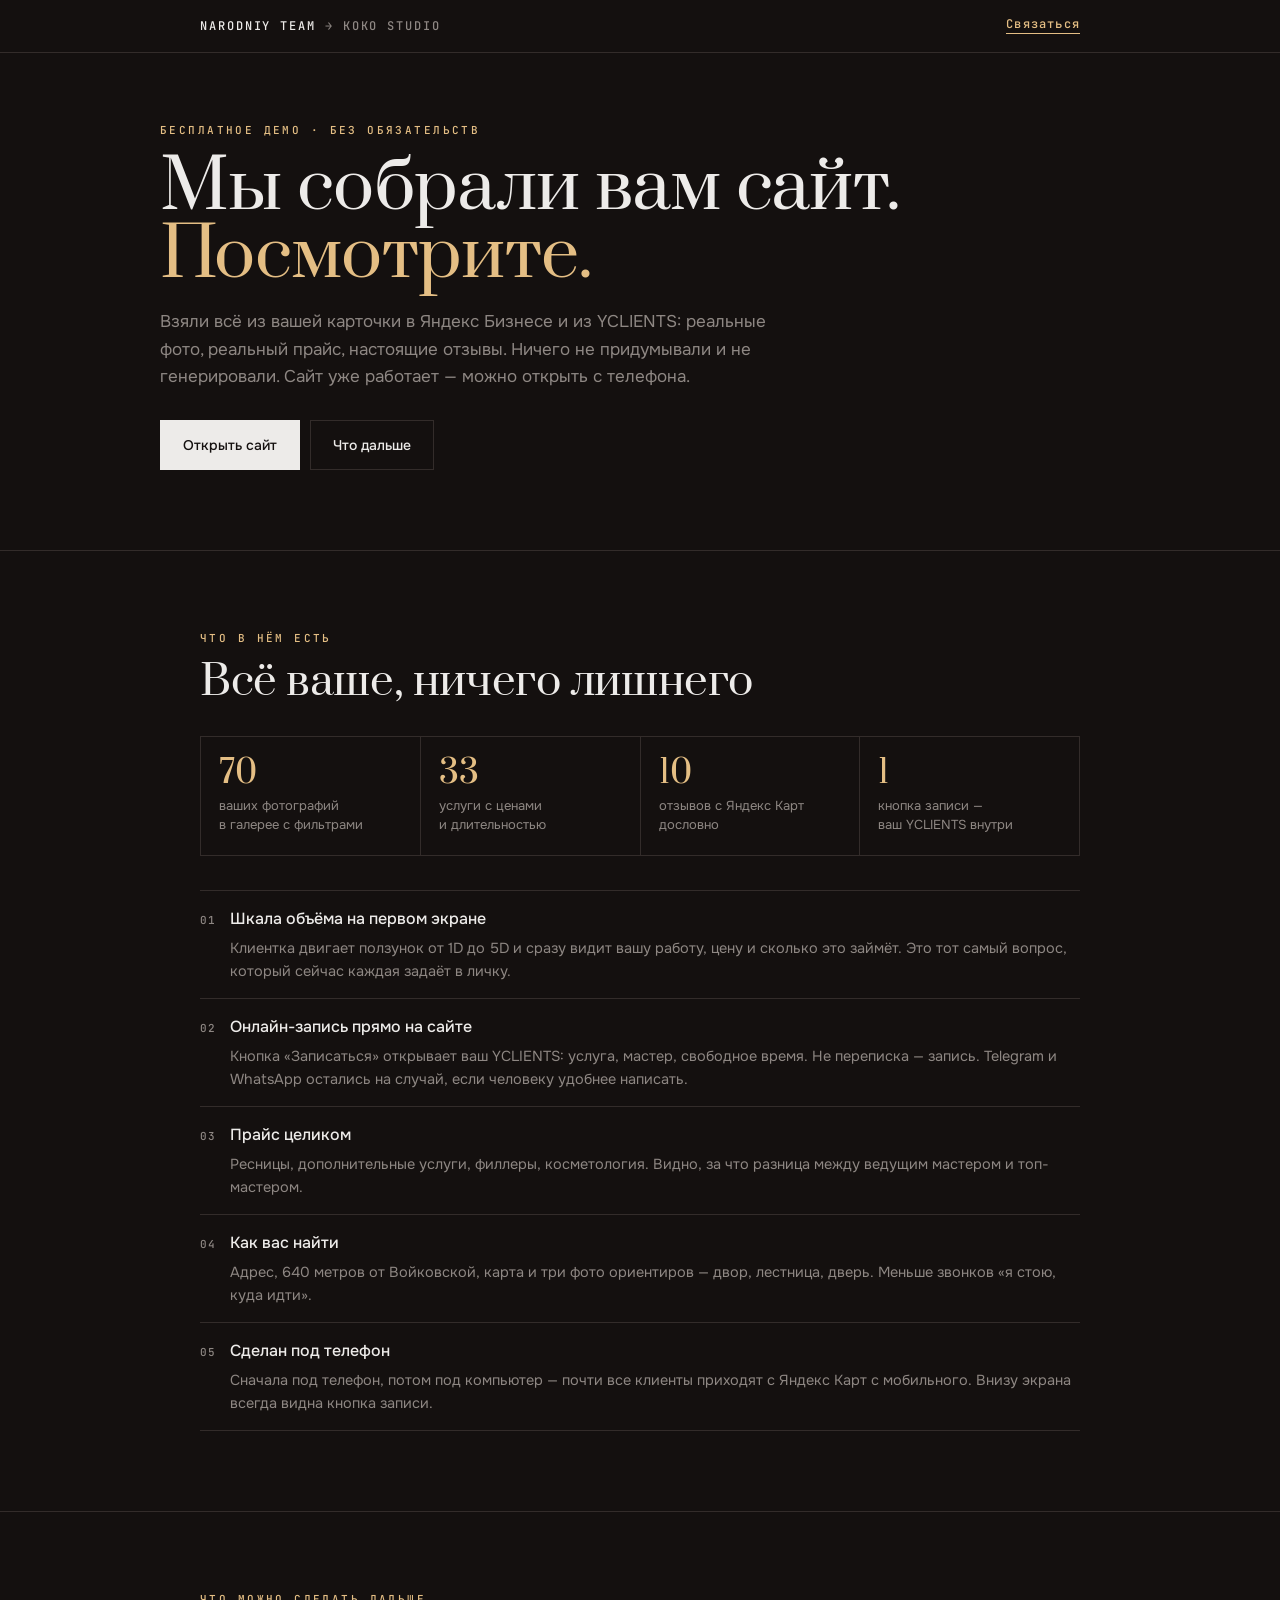
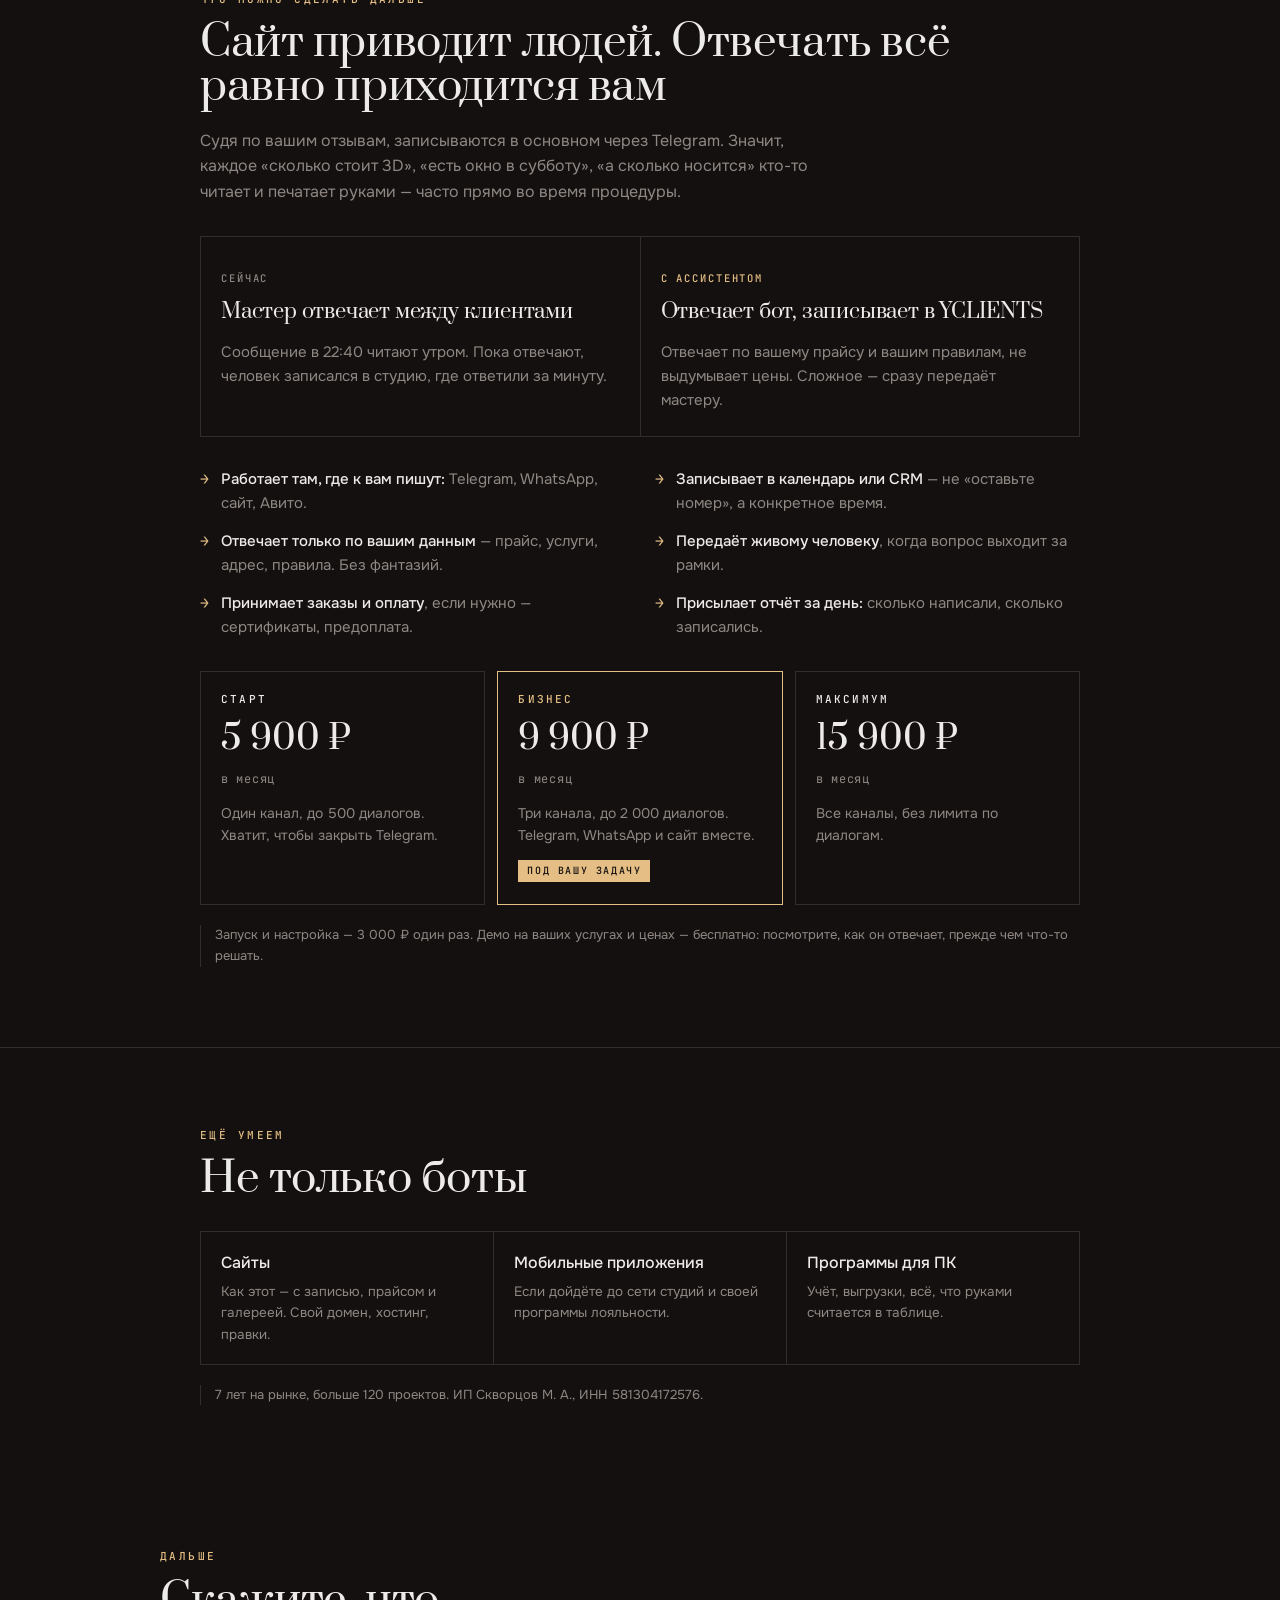
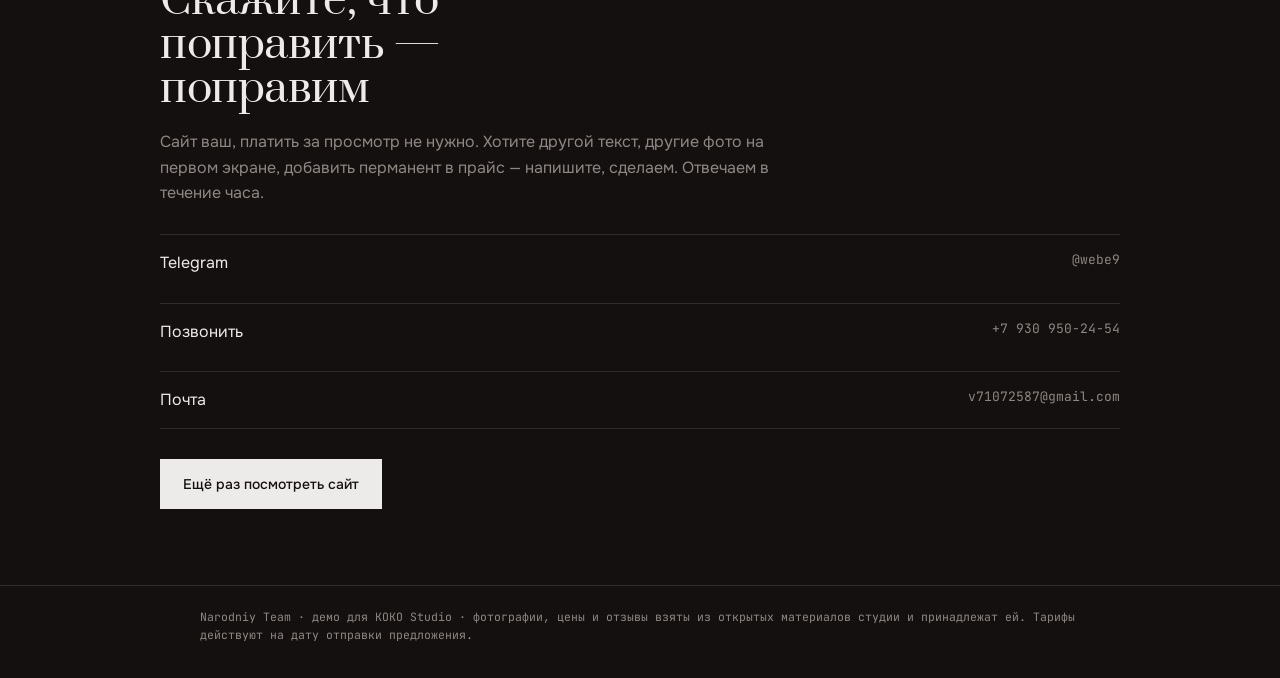
==== predlozhenie.html @ cbecf069 "Демо-сайт KOKO Studio: шкала объёма ресниц, галерея работ, прайс, онлайн-запись Сайт для салона бров" ====
<!doctype html>
<html lang="ru">
<head>
<meta charset="utf-8">
<meta name="viewport" content="width=device-width, initial-scale=1, viewport-fit=cover">
<title>Предложение для KOKO Studio — Narodniy Team</title>
<meta name="description" content="Бесплатное демо сайта для KOKO Studio и AI-ассистент, который отвечает клиентам и записывает их 24/7.">
<meta name="theme-color" content="#14100F">
<link rel="icon" href="data:image/svg+xml,%3Csvg xmlns='http://www.w3.org/2000/svg' viewBox='0 0 32 32'%3E%3Crect width='32' height='32' fill='%2314100F'/%3E%3Ctext x='16' y='23' font-family='monospace' font-size='18' fill='%23E4BE84' text-anchor='middle'%3EN%3C/text%3E%3C/svg%3E">
<link rel="preconnect" href="https://fonts.googleapis.com">
<link rel="preconnect" href="https://fonts.gstatic.com" crossorigin>
<link href="https://fonts.googleapis.com/css2?family=Prata&family=Onest:wght@300;400;500&family=JetBrains+Mono:wght@400;500&display=swap" rel="stylesheet">
<style>
:root{
  --ink:#14100F; --paper:#EDEBE9; --dim:#8E8783; --line:#332C2A;
  --glow:#E4BE84; --ember:#C96E78;
  --f-d:"Prata",Georgia,serif; --f-b:"Onest",system-ui,sans-serif; --f-m:"JetBrains Mono",monospace;
  --pad:20px;
}
*,*::before,*::after{box-sizing:border-box}
body{margin:0;background:var(--ink);color:var(--paper);font:400 16px/1.6 var(--f-b);-webkit-text-size-adjust:100%}
h1,h2,h3{margin:0;font-weight:400;font-family:var(--f-d);letter-spacing:-.01em}
p{margin:0}ul,ol{margin:0;padding:0;list-style:none}
a{color:inherit}
img{max-width:100%;display:block}
:focus-visible{outline:2px solid var(--glow);outline-offset:3px}

.wrap{max-width:960px;margin:0 auto;padding:0 var(--pad)}
.sec{padding:60px 0;border-top:1px solid var(--line)}
.sec:first-of-type{border-top:0}
.kicker{font:500 11px/1.4 var(--f-m);letter-spacing:.22em;text-transform:uppercase;color:var(--glow)}
h2{font-size:clamp(28px,7vw,42px);line-height:1.05;margin-top:14px}
.lede{margin-top:18px;color:var(--dim);max-width:56ch;font-size:16px}

/* шапка */
.top{padding:18px 0;border-bottom:1px solid var(--line)}
.top .wrap{display:flex;align-items:center;justify-content:space-between;gap:12px}
.who{font:500 12px/1 var(--f-m);letter-spacing:.16em;text-transform:uppercase}
.who i{font-style:normal;color:var(--dim)}
.tocta{font:500 12px/1 var(--f-m);letter-spacing:.1em;color:var(--glow);text-decoration:none;border-bottom:1px solid currentColor;padding-bottom:3px}

/* герой */
.hero{padding:52px 0 60px}
.hero h1{font-size:clamp(38px,10.5vw,68px);line-height:1.0;margin-top:16px}
.hero h1 em{font-style:normal;color:var(--glow)}
.hero .lede{font-size:17px}
.acts{display:flex;flex-wrap:wrap;gap:10px;margin-top:30px}
.btn{
  display:inline-flex;align-items:center;justify-content:center;
  min-height:50px;padding:0 22px;border:1px solid var(--paper);
  font:500 14px/1 var(--f-b);text-decoration:none;transition:.18s background,.18s color;
}
.btn--fill{background:var(--paper);color:var(--ink)}
.btn--fill:hover{background:var(--glow);border-color:var(--glow)}
.btn--line{border-color:var(--line);color:var(--paper)}
.btn--line:hover{border-color:var(--paper)}

/* что внутри */
.stats{display:grid;grid-template-columns:1fr 1fr;gap:1px;background:var(--line);margin-top:32px;border:1px solid var(--line)}
.stat{background:var(--ink);padding:20px 18px}
.stat b{display:block;font-family:var(--f-d);font-size:32px;font-weight:400;line-height:1;color:var(--glow)}
.stat span{display:block;margin-top:8px;font-size:13px;color:var(--dim);line-height:1.45}

.did{margin-top:34px}
.did li{display:grid;grid-template-columns:auto 1fr;gap:14px;padding:15px 0;border-top:1px solid var(--line);align-items:baseline}
.did li:last-child{border-bottom:1px solid var(--line)}
.did em{font:500 11px/1 var(--f-m);font-style:normal;color:var(--dim);letter-spacing:.1em}
.did b{font-weight:500}
.did p{margin-top:5px;font-size:14.5px;color:var(--dim)}

/* проблема → решение */
.pair{display:grid;gap:1px;background:var(--line);border:1px solid var(--line);margin-top:32px}
.pair > div{background:var(--ink);padding:24px 20px}
.pair h3{font-size:20px}
.pair .tag{font:500 10.5px/1 var(--f-m);letter-spacing:.18em;text-transform:uppercase;color:var(--dim)}
.pair .tag--good{color:var(--glow)}
.pair p{margin-top:12px;font-size:15px;color:var(--dim)}
.pair h3{margin-top:12px}

/* умеет */
.can{margin-top:30px;display:grid;gap:12px}
.can li{display:grid;grid-template-columns:auto 1fr;gap:12px;font-size:15px;color:var(--dim)}
.can li::before{content:"→";color:var(--glow);font-family:var(--f-m)}
.can b{color:var(--paper);font-weight:500}

/* тарифы */
.plans{display:grid;gap:12px;margin-top:32px}
.plan{border:1px solid var(--line);padding:22px 20px;display:flex;flex-direction:column}
.plan--pick{border-color:var(--glow)}
.plan__name{font:500 11px/1 var(--f-m);letter-spacing:.2em;text-transform:uppercase}
.plan--pick .plan__name{color:var(--glow)}
.plan__cost{margin-top:16px;font-family:var(--f-d);font-size:34px;line-height:1}
.plan__cost small{font-family:var(--f-m);font-size:12px;color:var(--dim);letter-spacing:.06em}
.plan__what{margin-top:14px;font-size:14px;color:var(--dim);line-height:1.55}
.plan__badge{margin-top:14px;align-self:flex-start;font:500 10px/1 var(--f-m);letter-spacing:.16em;text-transform:uppercase;color:var(--ink);background:var(--glow);padding:6px 9px}
.fine{margin-top:20px;font-size:13px;color:var(--dim);border-left:1px solid var(--line);padding-left:14px}

/* прочее */
.also{display:grid;gap:1px;background:var(--line);border:1px solid var(--line);margin-top:30px}
.also div{background:var(--ink);padding:18px 20px}
.also b{display:block;font-weight:500}
.also span{display:block;margin-top:5px;font-size:13.5px;color:var(--dim)}

/* контакты */
.end{padding:64px 0 76px}
.end h2{max-width:16ch}
.contacts{margin-top:28px;display:grid;gap:12px}
.contacts a{display:flex;justify-content:space-between;gap:14px;padding:15px 0;border-top:1px solid var(--line);text-decoration:none;font-size:16px}
.contacts a:last-child{border-bottom:1px solid var(--line)}
.contacts span{font:400 13px/1.5 var(--f-m);color:var(--dim)}
.foot{padding:22px 0 34px;font:400 11.5px/1.6 var(--f-m);color:var(--dim);border-top:1px solid var(--line)}

@media (min-width:720px){
  :root{--pad:40px}
  .sec{padding:80px 0}
  .hero{padding:70px 0 80px}
  .stats{grid-template-columns:repeat(4,1fr)}
  .pair{grid-template-columns:1fr 1fr}
  .plans{grid-template-columns:repeat(3,1fr)}
  .also{grid-template-columns:repeat(3,1fr)}
  .can{grid-template-columns:1fr 1fr;gap:14px 30px}
}
@media (prefers-reduced-motion:reduce){*{transition:none !important}}
</style>
</head>
<body>

<header class="top">
  <div class="wrap">
    <p class="who">Narodniy Team <i>→ KOKO Studio</i></p>
    <a class="tocta" href="#contacts">Связаться</a>
  </div>
</header>

<main>

<section class="hero wrap">
  <p class="kicker">Бесплатное демо · без обязательств</p>
  <h1>Мы собрали вам сайт.<br><em>Посмотрите.</em></h1>
  <p class="lede">
    Взяли всё из вашей карточки в Яндекс Бизнесе и из YCLIENTS: реальные фото, реальный прайс,
    настоящие отзывы. Ничего не придумывали и не генерировали. Сайт уже работает — можно открыть с телефона.
  </p>
  <div class="acts">
    <a class="btn btn--fill" href="index.html">Открыть сайт</a>
    <a class="btn btn--line" href="#assistant">Что дальше</a>
  </div>
</section>

<section class="sec">
  <div class="wrap">
    <p class="kicker">Что в нём есть</p>
    <h2>Всё ваше, ничего лишнего</h2>

    <div class="stats">
      <div class="stat"><b>70</b><span>ваших фотографий<br>в галерее с фильтрами</span></div>
      <div class="stat"><b>33</b><span>услуги с ценами<br>и длительностью</span></div>
      <div class="stat"><b>10</b><span>отзывов с Яндекс Карт<br>дословно</span></div>
      <div class="stat"><b>1</b><span>кнопка записи —<br>ваш YCLIENTS внутри</span></div>
    </div>

    <ol class="did">
      <li><em>01</em><div>
        <b>Шкала объёма на первом экране</b>
        <p>Клиентка двигает ползунок от 1D до 5D и сразу видит вашу работу, цену и сколько это займёт. Это тот самый вопрос, который сейчас каждая задаёт в личку.</p>
      </div></li>
      <li><em>02</em><div>
        <b>Онлайн-запись прямо на сайте</b>
        <p>Кнопка «Записаться» открывает ваш YCLIENTS: услуга, мастер, свободное время. Не переписка — запись. Telegram и WhatsApp остались на случай, если человеку удобнее написать.</p>
      </div></li>
      <li><em>03</em><div>
        <b>Прайс целиком</b>
        <p>Ресницы, дополнительные услуги, филлеры, косметология. Видно, за что разница между ведущим мастером и топ-мастером.</p>
      </div></li>
      <li><em>04</em><div>
        <b>Как вас найти</b>
        <p>Адрес, 640 метров от Войковской, карта и три фото ориентиров — двор, лестница, дверь. Меньше звонков «я стою, куда идти».</p>
      </div></li>
      <li><em>05</em><div>
        <b>Сделан под телефон</b>
        <p>Сначала под телефон, потом под компьютер — почти все клиенты приходят с Яндекс Карт с мобильного. Внизу экрана всегда видна кнопка записи.</p>
      </div></li>
    </ol>
  </div>
</section>

<section class="sec" id="assistant">
  <div class="wrap">
    <p class="kicker">Что можно сделать дальше</p>
    <h2>Сайт приводит людей. Отвечать всё равно приходится вам</h2>
    <p class="lede">
      Судя по вашим отзывам, записываются в основном через Telegram. Значит, каждое «сколько стоит 3D»,
      «есть окно в субботу», «а сколько носится» кто-то читает и печатает руками — часто прямо во время процедуры.
    </p>

    <div class="pair">
      <div>
        <p class="tag">Сейчас</p>
        <h3>Мастер отвечает между клиентами</h3>
        <p>Сообщение в 22:40 читают утром. Пока отвечают, человек записался в студию, где ответили за минуту.</p>
      </div>
      <div>
        <p class="tag tag--good">С ассистентом</p>
        <h3>Отвечает бот, записывает в YCLIENTS</h3>
        <p>Отвечает по вашему прайсу и вашим правилам, не выдумывает цены. Сложное — сразу передаёт мастеру.</p>
      </div>
    </div>

    <ul class="can">
      <li><span><b>Работает там, где к вам пишут:</b> Telegram, WhatsApp, сайт, Авито.</span></li>
      <li><span><b>Записывает в календарь или CRM</b> — не «оставьте номер», а конкретное время.</span></li>
      <li><span><b>Отвечает только по вашим данным</b> — прайс, услуги, адрес, правила. Без фантазий.</span></li>
      <li><span><b>Передаёт живому человеку</b>, когда вопрос выходит за рамки.</span></li>
      <li><span><b>Принимает заказы и оплату</b>, если нужно — сертификаты, предоплата.</span></li>
      <li><span><b>Присылает отчёт за день:</b> сколько написали, сколько записались.</span></li>
    </ul>

    <div class="plans">
      <div class="plan">
        <p class="plan__name">Старт</p>
        <p class="plan__cost">5 900 ₽<br><small>в месяц</small></p>
        <p class="plan__what">Один канал, до 500 диалогов. Хватит, чтобы закрыть Telegram.</p>
      </div>
      <div class="plan plan--pick">
        <p class="plan__name">Бизнес</p>
        <p class="plan__cost">9 900 ₽<br><small>в месяц</small></p>
        <p class="plan__what">Три канала, до 2 000 диалогов. Telegram, WhatsApp и сайт вместе.</p>
        <p class="plan__badge">Под вашу задачу</p>
      </div>
      <div class="plan">
        <p class="plan__name">Максимум</p>
        <p class="plan__cost">15 900 ₽<br><small>в месяц</small></p>
        <p class="plan__what">Все каналы, без лимита по диалогам.</p>
      </div>
    </div>
    <p class="fine">Запуск и настройка — 3 000 ₽ один раз. Демо на ваших услугах и ценах — бесплатно: посмотрите, как он отвечает, прежде чем что-то решать.</p>
  </div>
</section>

<section class="sec">
  <div class="wrap">
    <p class="kicker">Ещё умеем</p>
    <h2>Не только боты</h2>
    <div class="also">
      <div><b>Сайты</b><span>Как этот — с записью, прайсом и галереей. Свой домен, хостинг, правки.</span></div>
      <div><b>Мобильные приложения</b><span>Если дойдёте до сети студий и своей программы лояльности.</span></div>
      <div><b>Программы для ПК</b><span>Учёт, выгрузки, всё, что руками считается в таблице.</span></div>
    </div>
    <p class="fine">7 лет на рынке, больше 120 проектов. ИП Скворцов М. А., ИНН 581304172576.</p>
  </div>
</section>

<section class="end wrap" id="contacts">
  <p class="kicker">Дальше</p>
  <h2>Скажите, что поправить — поправим</h2>
  <p class="lede">Сайт ваш, платить за просмотр не нужно. Хотите другой текст, другие фото на первом экране, добавить перманент в прайс — напишите, сделаем. Отвечаем в течение часа.</p>
  <div class="contacts">
    <a href="https://t.me/webe9" target="_blank" rel="noopener">Telegram <span>@webe9</span></a>
    <a href="tel:+79309502454">Позвонить <span>+7 930 950-24-54</span></a>
    <a href="mailto:v71072587@gmail.com">Почта <span>v71072587@gmail.com</span></a>
  </div>
  <div class="acts">
    <a class="btn btn--fill" href="index.html">Ещё раз посмотреть сайт</a>
  </div>
</section>

</main>

<footer class="foot">
  <div class="wrap">
    Narodniy Team · демо для KOKO Studio · фотографии, цены и отзывы взяты из открытых материалов студии
    и принадлежат ей. Тарифы действуют на дату отправки предложения.
  </div>
</footer>

</body>
</html>
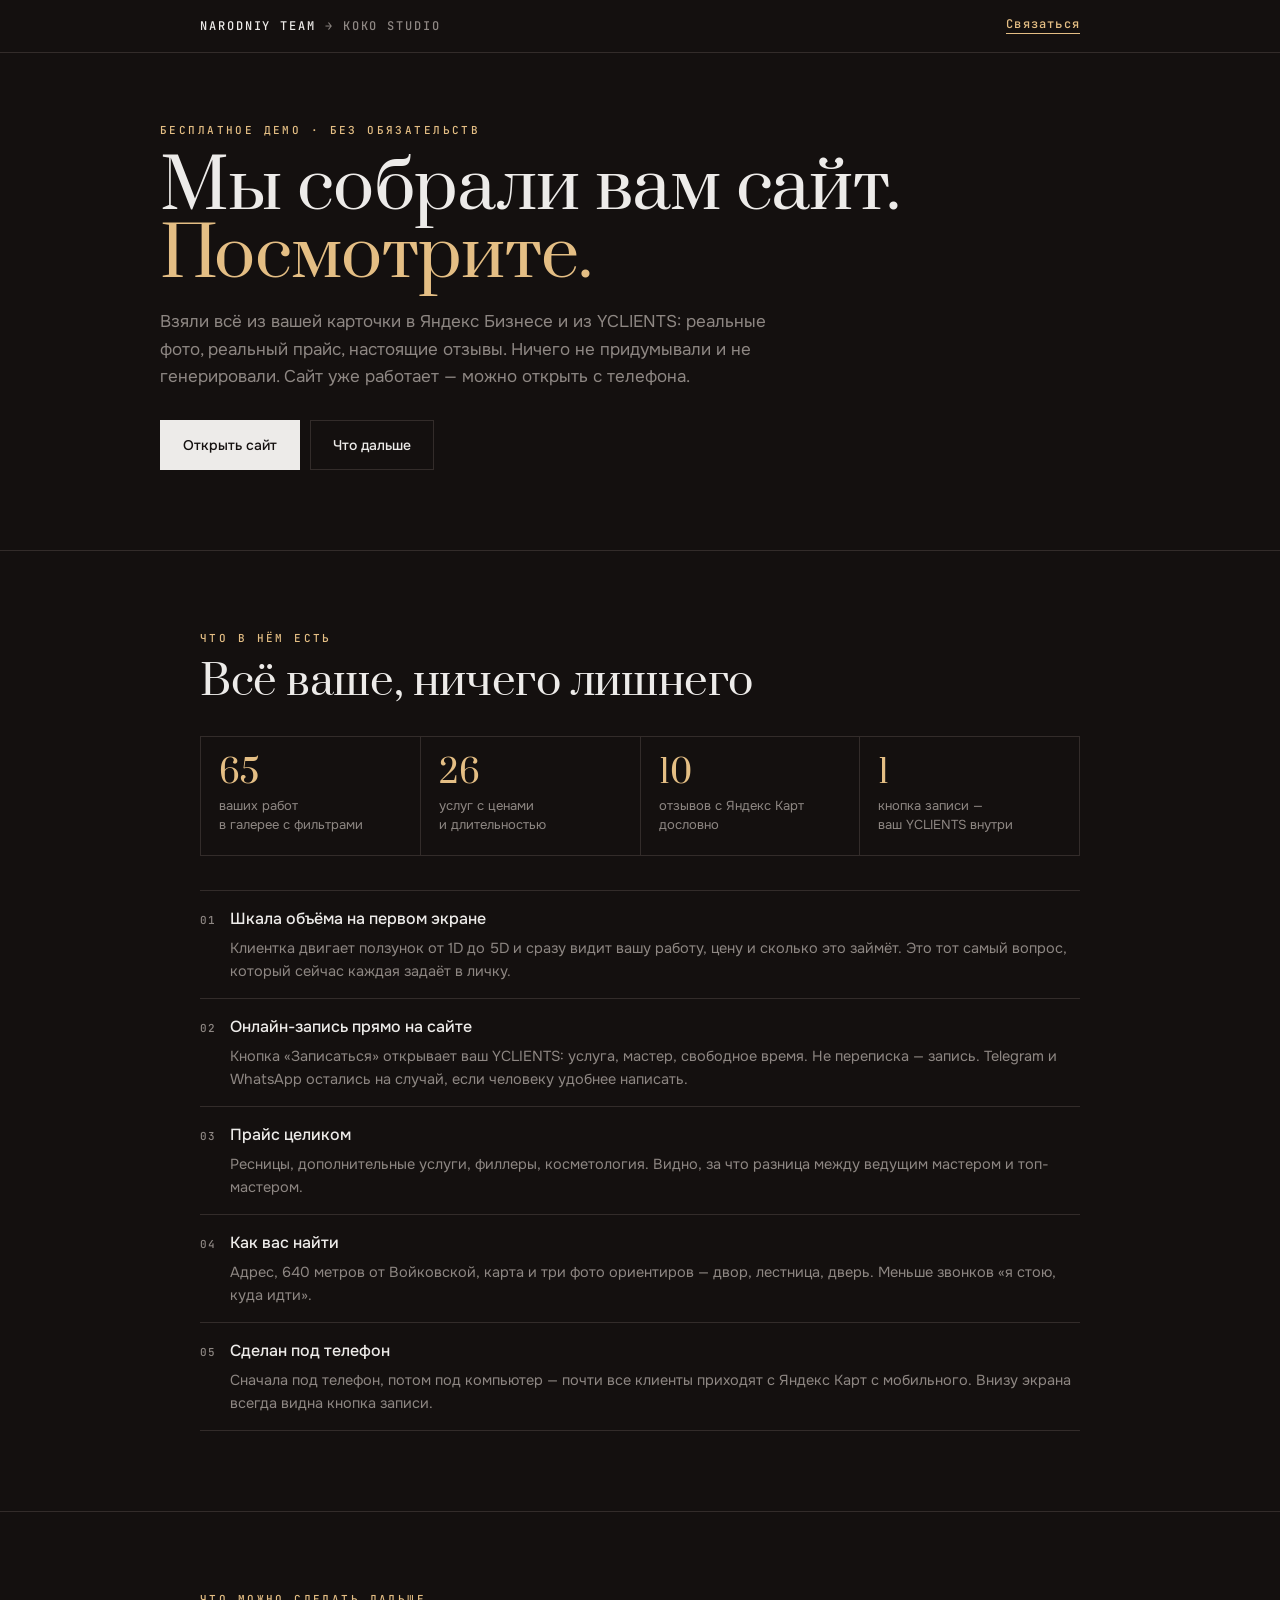
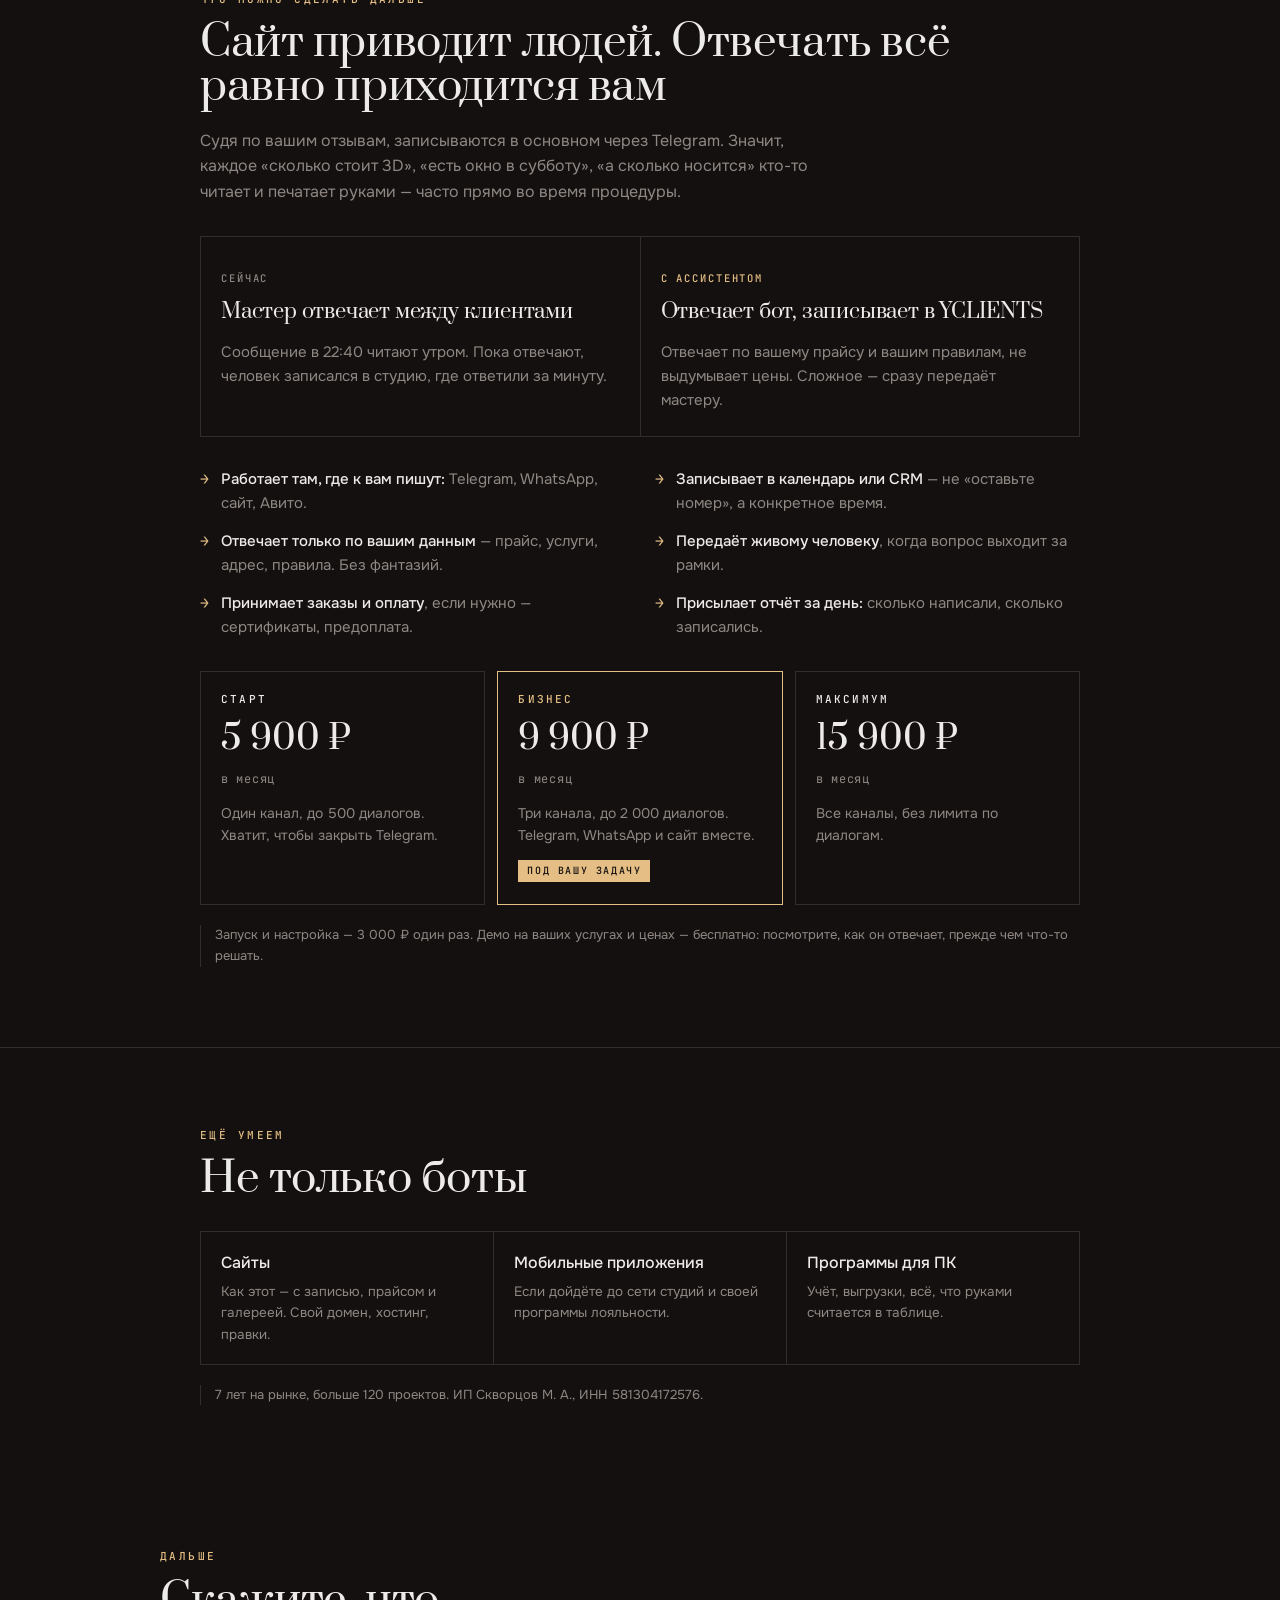
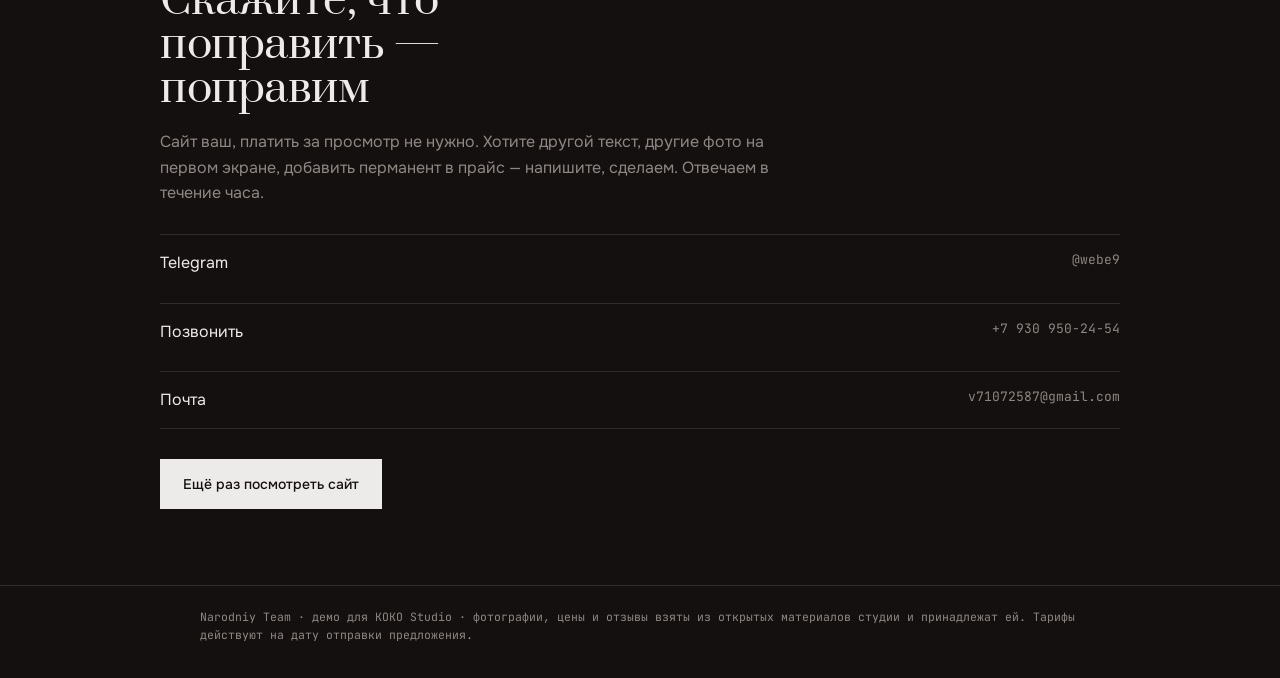
==== commit 92f9eda7: "Оформить репозиторий: превью, живая ссылка и описание проекта в README README открывался техническим" ====
--- a/predlozhenie.html
+++ b/predlozhenie.html
@@ -153,8 +153,8 @@
     <h2>Всё ваше, ничего лишнего</h2>
 
     <div class="stats">
-      <div class="stat"><b>70</b><span>ваших фотографий<br>в галерее с фильтрами</span></div>
-      <div class="stat"><b>33</b><span>услуги с ценами<br>и длительностью</span></div>
+      <div class="stat"><b>65</b><span>ваших работ<br>в галерее с фильтрами</span></div>
+      <div class="stat"><b>26</b><span>услуг с ценами<br>и длительностью</span></div>
       <div class="stat"><b>10</b><span>отзывов с Яндекс Карт<br>дословно</span></div>
       <div class="stat"><b>1</b><span>кнопка записи —<br>ваш YCLIENTS внутри</span></div>
     </div>
